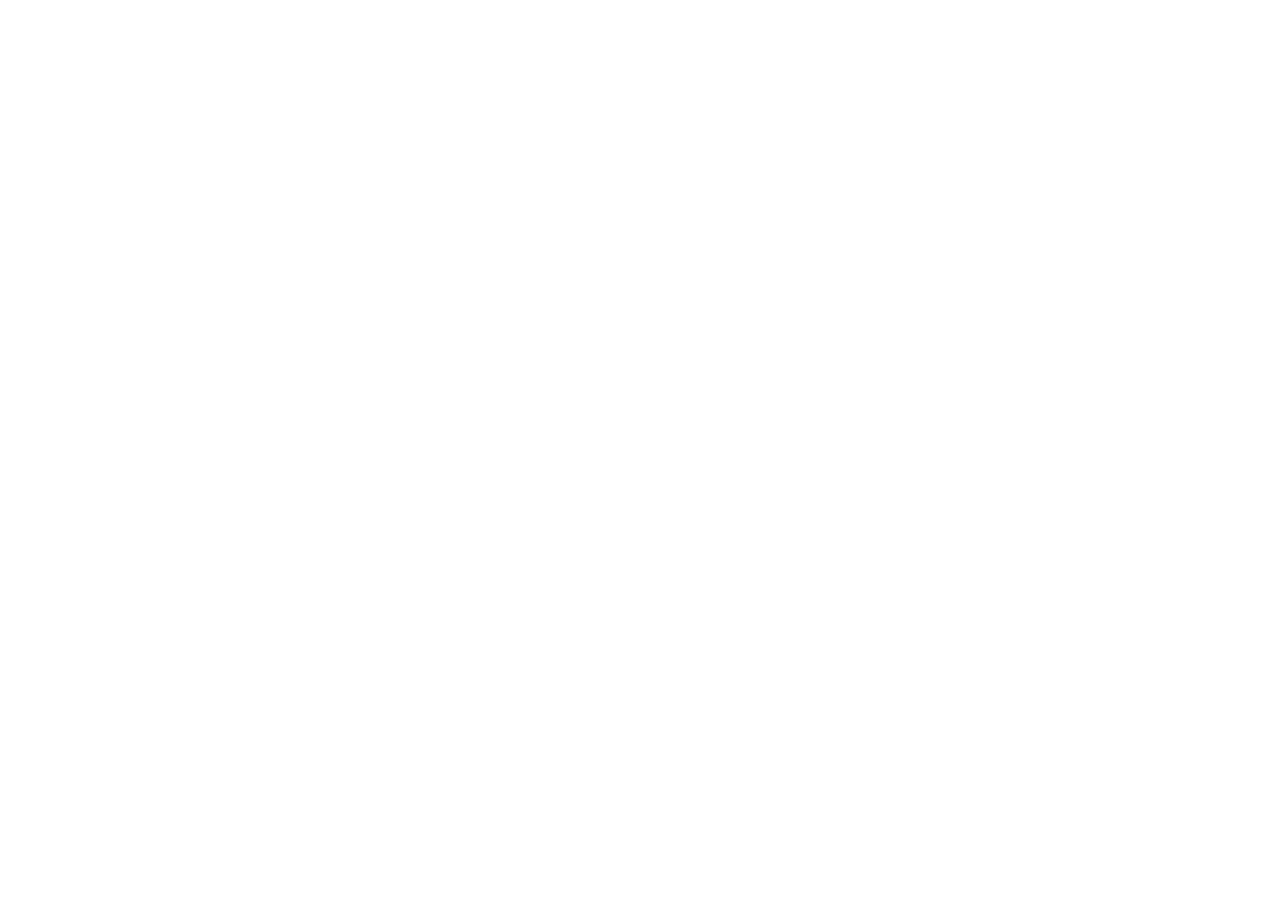
==== instagram front page/index.html @ 80ce8c8b "Initiliaze Instagram Page Design" ====
<!DOCTYPE html>
<html lang="en">
<head>
    <meta charset="UTF-8">
    <meta name="viewport" content="width=device-width, initial-scale=1.0">
    <title>Document</title>
</head>
<body>
    
</body>
</html>
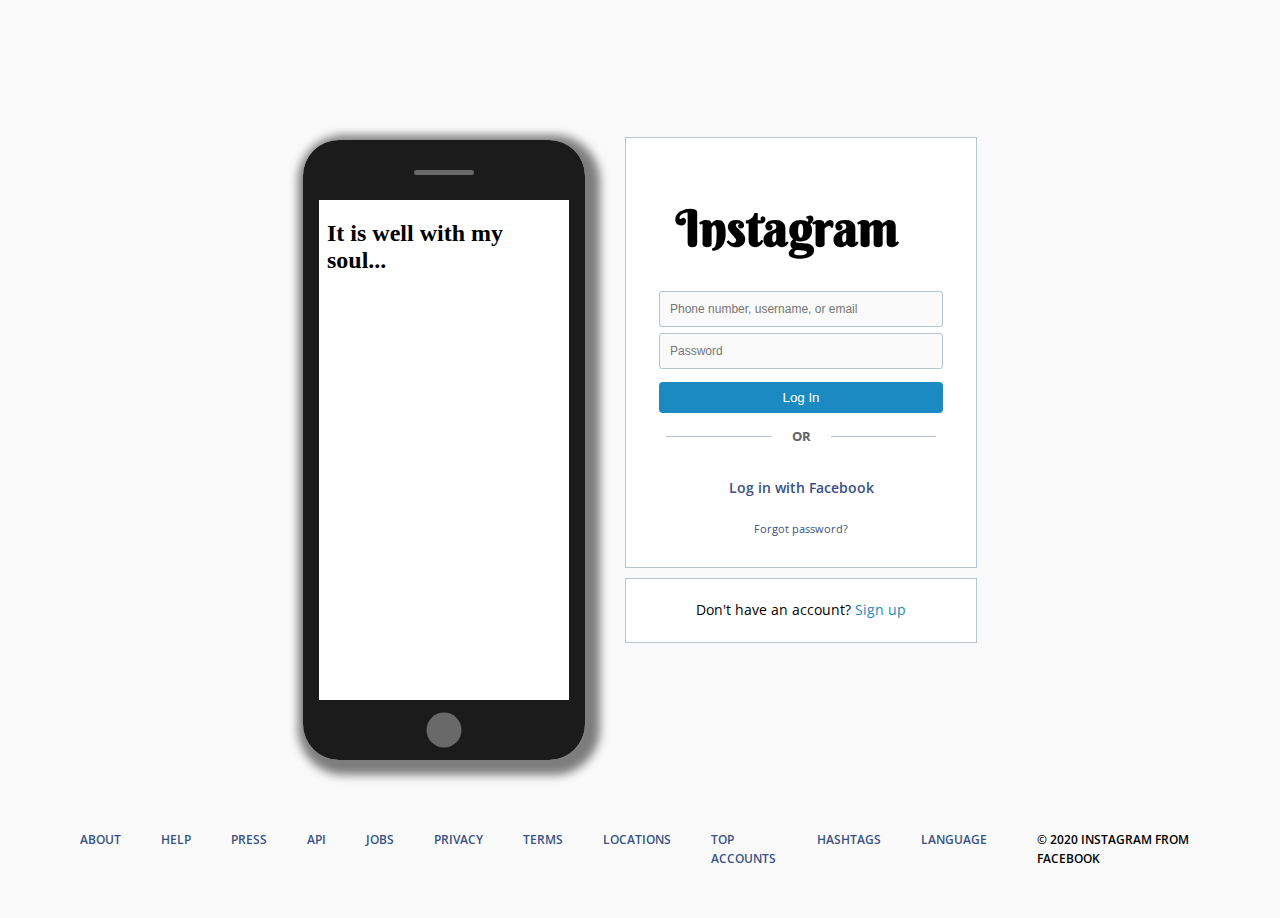
==== commit 4c1048f0: "Completed page layout" ====
--- a/instagram front page/index.html
+++ b/instagram front page/index.html
@@ -3,9 +3,63 @@
 <head>
     <meta charset="UTF-8">
     <meta name="viewport" content="width=device-width, initial-scale=1.0">
-    <title>Document</title>
+    <title>SelfiePix</title>
+    <link rel="stylesheet" href="./main.css">
+    <link href="https://fonts.googleapis.com/css?family=Open+Sans:300,400,600" rel="stylesheet">
+    <link href="https://fonts.googleapis.com/css2?family=Berkshire+Swash&display=swap" rel="stylesheet">
 </head>
 <body>
-    
+    <div class="container">
+        <div class="main">
+            <div class="main-left">
+                <div class="smartphone">
+                    <div class="content"> 
+                       <iframe src="./messages.html"></iframe>   
+                    </div>
+                </div>
+            </div>
+            <div class="main-right">
+                <form class="login-form">
+                    <h1>Instagram</h1>
+                    <input type="text" class="form-control" placeholder="Phone number, username, or email" />
+                    <input type="password" class="form-control" placeholder="Password" />
+                    <button type="submit" class="login-btn">Log In</button>
+                    <div class="separator">
+                        <div class="dash"></div>
+                        <div class="separator-message">OR</div>
+                        <div class="dash"></div>
+                    </div>
+                    <div class="facebook-login">
+                        <a href="#"><p>Log in with Facebook</p></a>
+                    </div>
+                    <div class="forgot-password">
+                        <a href="#">Forgot password?</a>    
+                    </div>
+                </form>
+                <div class="sign-up">
+                    <p>Don't have an account? <a href="#">Sign up</a></p>
+                </div>
+            </div>
+            
+        </div>
+        <footer>
+            <div class="footer-content">
+                <ul>
+                     <li>About</li>
+                    <li>Help</li>
+                    <li>Press</li>
+                    <li>API</li>
+                    <li>Jobs</li>
+                    <li>Privacy</li>
+                    <li>Terms</li>
+                    <li>Locations</li>
+                    <li>Top Accounts</li>
+                    <li>HashTags</li>
+                    <li>Language</li>
+                </ul>
+            </div>
+            <p> &#169 2020 Instagram From Facebook </p>
+        </footer>
+    </div>
 </body>
 </html>--- a/instagram front page/main.css
+++ b/instagram front page/main.css
@@ -0,0 +1,241 @@
+* {
+    margin: 0;
+    padding: 0;
+}
+
+html {
+    box-sizing: border-box;
+    font-size: 62.5%; /* 1rem = 10px, 10px/16px = 62.5% */
+}
+
+
+body {
+    font-family: 'Open Sans', sans-serif;
+    font-weight: 400; 
+    line-height: 1.6;
+}
+
+.container {
+    display: flex;
+    flex-direction: column;
+    min-height: 100vh;
+    background-color: #fafafa;
+}
+
+.main {
+    flex-grow: 1;
+    display: flex;
+}
+
+.main-left {
+    flex-grow: 1;
+    padding: 2rem;
+    display: flex;
+    justify-content: flex-end;
+    align-items: center;
+}
+
+/* The device with borders */ 
+.smartphone {
+    border: 16px #1b1b1b solid;
+    height: 50rem;
+    width: 25rem;
+    border-top-width: 6rem;
+    border-bottom-width: 6rem;
+    border-radius: 3.6rem;
+    margin-top: 12rem;
+    position: relative;
+    box-shadow:inset 0 0 3px 0 rgba(0, 0, 0, 0.2);
+    box-shadow: 5px 5px 10px 10px rgba(0,0,0,0.5);
+}
+
+/* The horizontal line on the top of the device */
+/* .smartphone:before {
+    content: '';
+    display: block;
+    background: #333;
+    width: 60px;
+    height: 5px;
+    position: absolute;
+    top: -30px;
+    left: 50%;
+    transform: translate((-50%, -50%));
+    border-radius: 10px;
+} */
+
+.smartphone::before {
+    content:'';
+    display: block;
+    background: rgb(105, 105, 105);
+    width: 6rem;
+    height: .5rem;
+    position: absolute;
+    top: -3rem;
+    left: 9.5rem;
+    border: 2px solid radial-gradient(circle, rgba(2,0,36,1) 0%, rgba(255,255,255,1) 0%, rgba(0,0,0,1) 100%);
+    border-radius: 1rem;
+}
+
+/* The circle on the bottom of the device */
+
+.smartphone:after {
+    content: '';
+    display: block;
+    width: 3.5rem;
+    height: 3.5rem;
+    background: rgb(105, 105, 105);
+    position: absolute;
+    left: 50%;
+    bottom: -6.5rem;
+    transform: translate(-50%, -50%);
+    border-radius: 50%;
+    cursor: pointer;
+}
+
+/* The screen (or content) of the device */
+.smartphone .content {
+    width: 25rem;
+    height: 50rem;
+    background: #fff;
+}
+
+.smartphone .content iframe {
+    width: 100%;
+    border: none;
+    height: 100%;
+}
+
+.main-right {
+    flex-grow: 1;
+    display: flex;
+    flex-direction: column;
+    justify-content: center;
+    align-items: flex-start;
+    padding: 2rem;
+}
+
+
+
+.login-form {
+    width: 29rem;
+    border: 1px solid hsl(207, 18%, 76%);
+    display: flex;
+    flex-direction: column;
+    padding: 3rem;
+    background-color: #fff;
+}
+
+.login-form h1 {
+    padding: 2rem;
+    font-size: 5rem;
+    font-family: 'Berkshire Swash', cursive;
+}
+
+ input {
+    padding: .5rem;
+    margin: .3rem;
+    border: 1px solid hsl(207, 18%, 76%);
+    padding: 1rem;
+    font-size: 1.2rem;
+    background-color: #fafafa;
+    border-radius: .3rem;
+}
+
+.login-btn {
+    background-color: #1b8ac2;
+    border: none;
+    color: #fff;
+    margin: .3rem;
+    margin-top: 1rem;
+    padding: .8rem;
+    border-radius: .4rem;
+    cursor: pointer;
+}
+
+.separator {
+    display: flex;
+    justify-content: space-between;
+    align-items: center;
+    padding: 1rem;
+}
+
+.separator-message {
+    padding-left: 2rem;
+    padding-right: 2rem;
+    font-size: 1.3rem;
+    font-weight: bold;
+    color: hsl(210, 4%, 39%);
+}
+
+.dash {
+    border-top: 1px solid hsl(207, 18%, 76%); 
+    flex-grow: 1;
+}
+
+.facebook-login {
+    text-align: center;
+    font-weight: 600;
+    font-size: 1.4rem;
+    padding: 2rem;
+}
+
+.facebook-login a {
+    text-decoration: none;
+    color: #385185;
+}
+
+.forgot-password {
+    text-align: center;
+    font-size: 1.1rem;
+    
+}
+
+.forgot-password a {
+    text-decoration: none;
+    color: #385185;
+}
+
+.sign-up {
+    margin-top: 1rem;
+    padding-left: 3rem;
+    padding-right: 3rem;
+    padding-top: 2rem;
+    padding-bottom: 2rem;
+    border: 1px solid hsl(207, 18%, 76%);
+    width: 29rem;
+    text-align: center;
+    font-size: 1.4rem;
+    background-color: #fff;
+}
+
+.sign-up a {
+    text-decoration: none;
+    color: #1b8ac2;
+}
+
+
+
+footer {
+    display: flex;
+    flex-grow: 1;
+    padding: 3rem;
+    margin: 0 auto;
+    align-items: center;
+    font-weight: 600;
+    font-size: 1.2rem;
+    text-transform: uppercase;
+}
+
+.footer-content ul {
+    display: flex;
+    justify-content: space-around;
+    color: #385185;
+    margin-left: 3rem;
+    margin-right: 3rem;
+}
+
+.footer-content ul li {
+    list-style: none;
+    padding: 2rem;
+}
+
